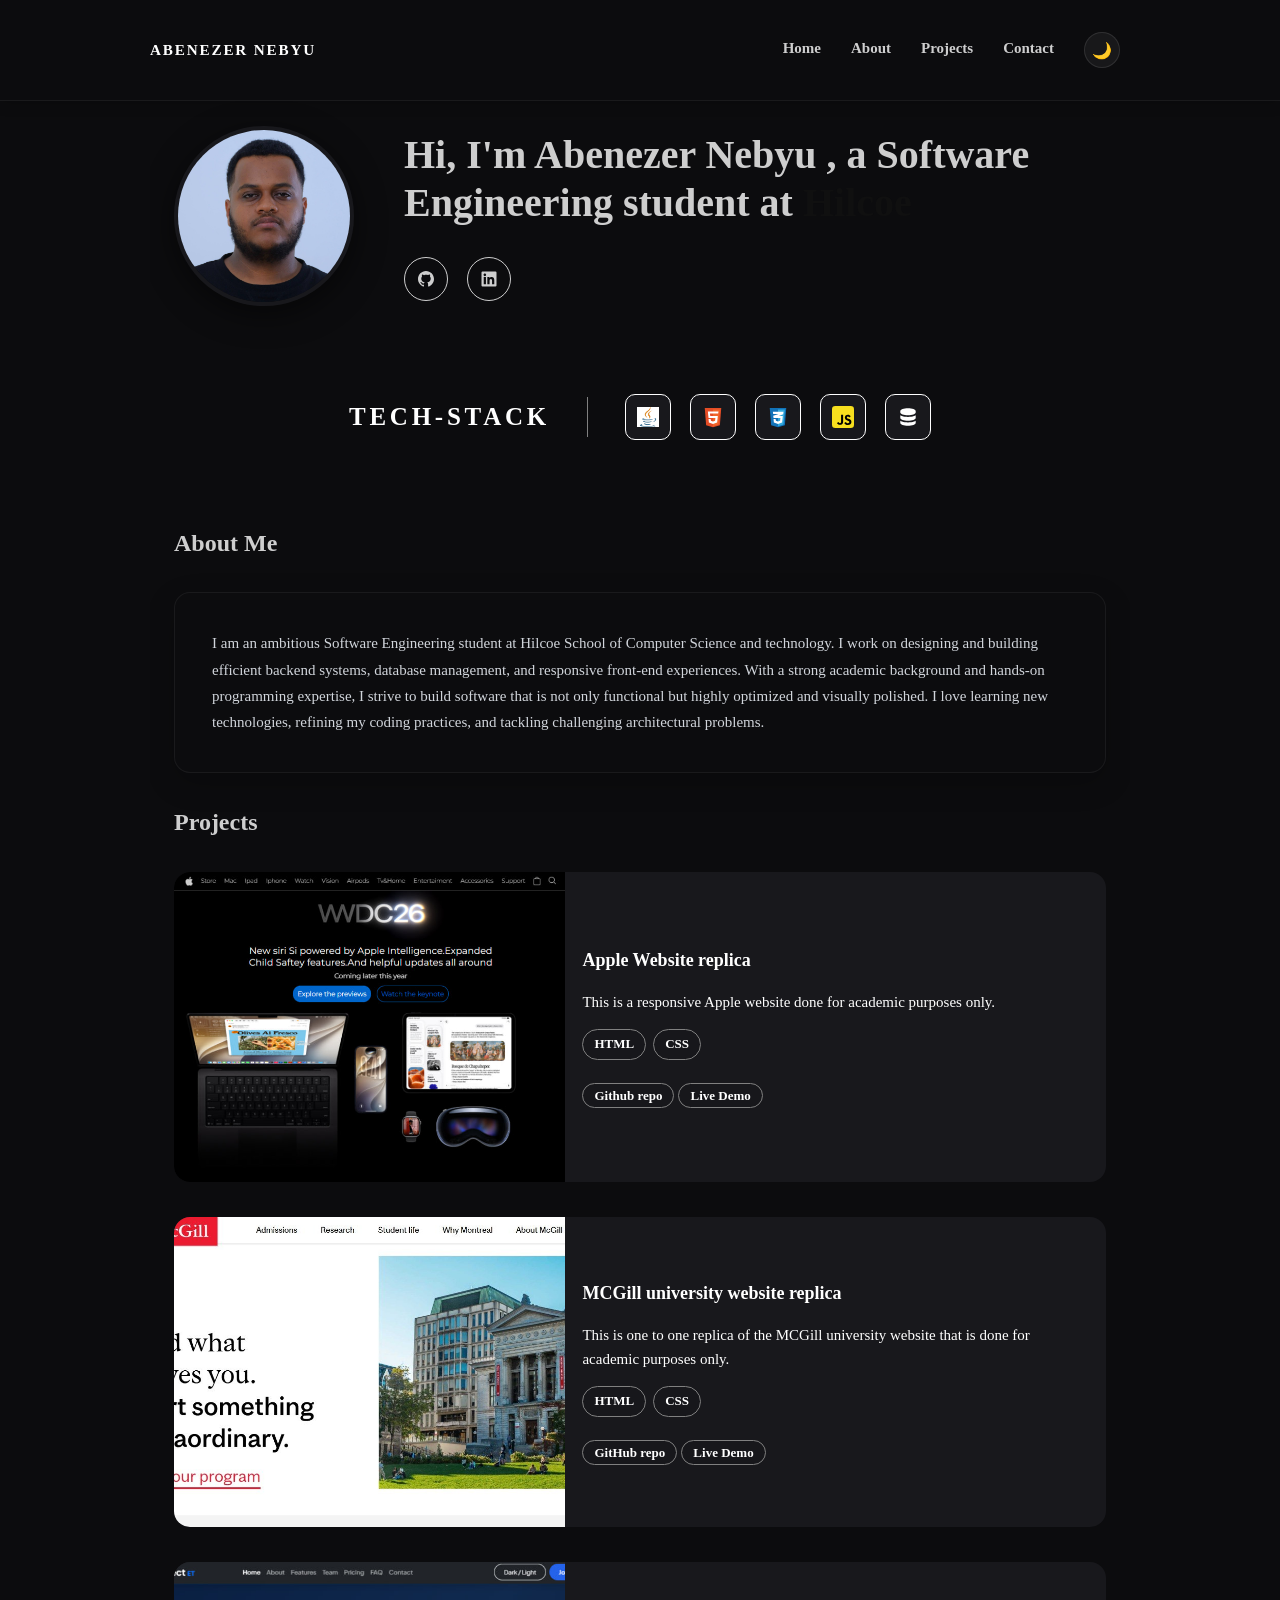
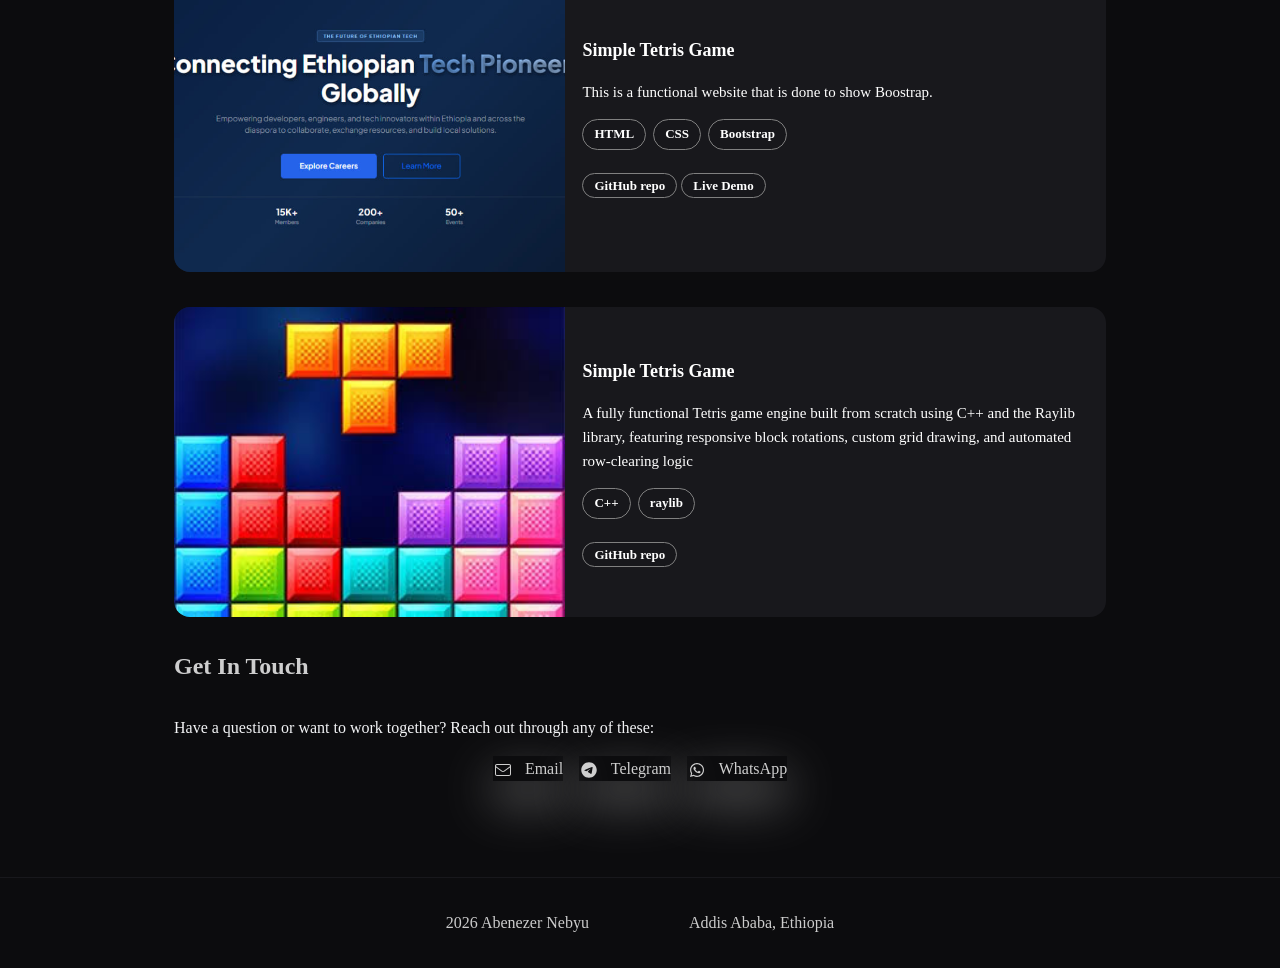
==== portfolio/index.html @ a94dfad4 "updated files" ====
<!DOCTYPE html>
<html lang="en">
<head>
    <meta charset="UTF-8">
    <meta name="viewport" content="width=device-width, initial-scale=1.0">
    <title>Abenezer Nebyu's Portfolio</title>
    <meta name="description" content="Portfolio of Abenezer Nebyu, software engineering student at Hilcoe. Showcasing Java, database, web development projects, and skills.">
    <link rel="stylesheet" href="style.css">
    <link rel="icon" type="image/jpg" href="images/Abenezer.jpg">
</head>
<body>
    
    <header class="main-header" id="top">
        <div class="inner-wrapper">
            <a class="logo" href="#top"><span class="name-bracket">ABENEZER NEBYU</span></a>
            
            <button class="hamburger" id="hamburger" aria-label="Toggle menu" aria-expanded="false" aria-controls="site-nav">
                <img src="images/bars-solid-full.svg" alt="Menu Toggle">
            </button>
            <nav class="site-nav" id="site-nav" aria-label="Primary">
                <a href="#home">Home</a>
                <a href="#about">About</a>
                <a href="#projects">Projects</a>
                <a href="#contact">Contact</a>
                <button class="theme-toggle" id="theme-toggle" aria-label="Toggle light mode">
    <span class="theme-icon">🌙</span>
</button>
            </nav>
        </div>
    </header>

    <main class="main-wrapper" id="main">
        <section class="hero-section" id="home">
            <div class="hero-content">
                <div class="photo-container">
                    <img src="images/Abenezer.jpg" alt="Portrait of Abenezer Nebyu" />
                </div>
                
                <div class="hero-info">
                    <h1 class="hero-title">
                        Hi, I'm  Abenezer Nebyu , a Software Engineering student at <span><a class="university-link" href="https://hilcoe.net/" target="_blank">Hilcoe</a></span>
                    </h1>
                    
                    <div class="work-icons">
                        <ul>
                            <li><a href="https://github.com/" target="_blank" aria-label="GitHub"><img src="images/github-brands-solid-full (2).svg" alt="GitHub Logo"></a></li>
                            <li><a href="https://www.linkedin.com/in/abenezer-nebyu-3214b9295/" target="_blank" aria-label="LinkedIn"><img src="images/linkedin-icon.svg" alt="LinkedIn Logo"></a></li>
                        </ul>
                    </div>
                </div>
            </div>
            
            <div class="tech-stack-row">
                <span class="tech-stack-label">TECH-STACK</span>
                <ul class="tech-icons-list">
                    <li><img src="images/java-icon.jpg" alt="Java logo"></li>
                    <li><img src="images/html-icon.svg" alt="HTML5 logo" ></li>
                    <li><img src="images/css-icon.svg" alt="CSS3 logo"></li>
                    <li><img src="images/javascript-icon.svg" alt="JavaScript logo"></li>
                    <li><img src="images/database-solid-full.svg" alt="Database logo" ></li>
                </ul>
            </div>
        </section>

      
        <section class="about-section" id="about">
            <div class="section-header">
                <h2>About Me</h2>
            </div>
            <div class="about-container">
                <p class="about-text">
                    I am an ambitious Software Engineering student at Hilcoe School of Computer Science and technology. I work on designing and building efficient backend systems, database management, and responsive front-end experiences. With a strong academic background and hands-on programming expertise, I strive to build software that is not only functional but highly optimized and visually polished. I love learning new technologies, refining my coding practices, and tackling challenging architectural problems.
                </p>
            </div>
        </section>
        
        <section class="projects-section" id="projects">
            <div class="section-header">
                <h2> Projects</h2>
            </div>
            
            <div class="projects-container">
               
                <div class="project-card">
                    <div class="project-image-wrapper">
                        <img src="images/myappleproject.jpg"  class="project-image">
                    </div>
                    <div class="project-details">
                        <h3 class="project-title">Apple Website replica</h3>
                        <p class="project-description">
                            This is a responsive Apple website done for academic purposes only.
                        </p>
                        <div class="project-tech-tags">
                            <span class="language-used">HTML</span>
                            <span class="language-used">CSS</span>
                        </div>
                        <div class="project-links">
                            <a href="https://github.com/abenezer67/Apple-responsive.git" target="_blank" class="project-link-btn">Github repo</a>
                            <a href="The new apple/index.html" target="_blank" class="project-link-btn">Live Demo</a>

                        </div>
                    </div>
                </div>

                
                <div class="project-card">
                    <div class="project-image-wrapper">
                        <img src="images/newmcGill.jpg"  class="project-image">
                    </div>
                    <div class="project-details">
                        <h3 class="project-title">MCGill university website replica</h3>
                        <p class="project-description">
                          This is one to one replica of the MCGill university website that is done for academic purposes only.                        </p>
                        <div class="project-tech-tags">
                            <span class="language-used">HTML</span>
                            <span class="language-used">CSS</span>
                        </div>
                        <div class="project-links">
                            <a href="https://github.com/abenezer67/Mcgill-clone.git" target="_blank" class="project-link-btn">GitHub repo</a>
                            <a href="Mcgill-clone-main/mcgillunifinal/index.html" target="_blank" class="project-link-btn">Live Demo</a>
                        </div>
                    </div>
                </div>
                <div class="project-card">
                    <div class="project-image-wrapper">
                        <img src="images/Ethioconnect.jpg"  class="project-image">
                    </div>
                    <div class="project-details">
                        <h3 class="project-title">Simple Tetris Game</h3>
                        <p class="project-description">
                                   This is a functional website that is done  to show Boostrap.                  
                                       <div class="project-tech-tags">
                            <span class="language-used">HTML</span>
                            <span class="language-used">CSS</span>
                            <span class="language-used">Bootstrap</span>
                        </div>
                        <div class="project-links">
                            <a href="https://github.com/abenezer67/EthioConnect.git" target="_blank" class="project-link-btn">GitHub repo</a>
                            <a href="weblabbootstrap/finalproject.html" target="_blank" class="project-link-btn">Live Demo</a>
                        </div>
                    </div>
                </div>
                <div class="project-card">
                    <div class="project-image-wrapper">
                        <img src="images/tetris.jpg"  class="project-image">
                    </div>
                    <div class="project-details">
                        <h3 class="project-title">Simple Tetris Game</h3>
                        <p class="project-description">
                            A fully functional Tetris game engine built from scratch using C++ and the Raylib library, featuring responsive block rotations, custom grid drawing, and automated row-clearing logic </p>
                        <div class="project-tech-tags">
                            <span class="language-used">C++</span>
                            <span class="language-used">raylib</span>
                        </div>
                        <div class="project-links">
                            <a href="https://github.com/abenezer67/opaqr.git" target="_blank" class="project-link-btn">GitHub repo</a>
                        </div>
                    </div>
                </div>
            </div>


                
            
        </section>

    <section class="contact-section" id="contact">
    <div class="section-header">
        <h2>Get In Touch</h2>
    </div>
    
    <div class="contact-wrapper">
        <p class="contact-title2">Have a question or want to work together?  Reach out through any of these:</p>
        
        <div class="contact-links">
            <a href="mailto:nebyuabenezer070@gmail.com" class="submit-btn" target="_blank">
                <img src="images/envelope-light-full.svg" alt="Email"> Email
            </a>
            <a href="https://t.me/Abenant" class="submit-btn" target="_blank">
                <img src="images/telegram-brands-solid-full.svg" alt="Telegram"> Telegram
            </a>
            <a href="https://wa.me/qr/F5Z3U3RNUBP5E1" class="submit-btn" target="_blank">
                <img src="images/whatsapp-brands-solid-full.svg" alt="WhatsApp"> WhatsApp
            </a>
        </div>
    </div>
</section>
    </main>

   <footer class="site-footer">
    <div class="footer-content">
        <p class="footer-copyright"> 2026 Abenezer Nebyu</p>
        <p class="footer-location">Addis Ababa, Ethiopia</p>
    </div>
</footer>

    <script src="logic.js"></script>
</body>
</html>
---- portfolio/style.css ----
* {
  margin: 0;
  padding: 0;
  box-sizing: border-box;
}

html {
  scroll-behavior: smooth;
}

body {
  color: #f3f4f6;
    background-color: #0c0c0e;
  font-family: Roboto, serif;
  font-weight: 400;
  line-height: 1.6;
  overflow-x: hidden;
}

a {
  color: #ffffff;
  text-decoration: none;
  transition: 0.2 ease;
}
.theme-toggle {
  display: flex;
  align-items: center;
  justify-content: center;
  width: 36px;
  height: 36px;
  background: rgba(255, 255, 255, 0.05);
  border: 1px solid rgba(255, 255, 255, 0.1);
  border-radius: 50%;
  cursor: pointer;
  font-size: 16px;
  margin-right: 10px;
}
.main-wrapper {
  max-width: 980px;
  width:100%;
  margin: 0 auto;
 padding: 6rem 1.5rem;
 overflow-x: hidden; 
}

.main-header {
  position: fixed;
  top: 0;
  left: 0;
  right: 0;
  background: rgba(12, 12, 14);
  padding: 12.5px 1.5rem;
  z-index: 1000;
  border-bottom: 1px solid rgba(255, 255, 255, 0.06);
  box-shadow: 0 4px 12px rgba(0, 0, 0, 0.15);
  
}

.inner-wrapper {
  max-width: 980px;
  margin: 0 auto;
  display: flex;
  align-items: center;
  justify-content: space-between;
  width: 100%;
}

.name-bracket {
  display: inline-block;
  color: #ffffff;
  font-size: 0.95rem;
  font-weight: 700;
  letter-spacing: 0.12em;
  text-transform: uppercase;
}

.hamburger {
  display: flex;
  align-items: center;
  justify-content: center;
  width: 36px;
  height: 36px;
  background: rgba(255, 255, 255, 0.05);
  border: 1px solid rgba(255, 255, 255, 0.1);
  border-radius: 12.5%;
  cursor: pointer;
  padding: 0;
}

.hamburger:hover {
  background: rgba(255, 255, 255, 0.1);
}

.hamburger img {
  filter: brightness(0) invert(1);
  width: 20px;
  height: 20px;
  object-fit: contain;
}

.site-nav {
  display: none;
  flex-direction: column;
  position: absolute;
  top: 100%;
  left: 0;
  width: 100%;
  background: #0f0f11;
  border-bottom: 1px solid rgba(255, 255, 255, 0.08);
  padding: 1.5rem;
  gap: 1.25rem;
  box-shadow: 0 10px 15px rgba(0, 0, 0, 0.2);
}

.site-nav.is-open {
  display: flex;
}

.site-nav a {
  color: white;
  font-size: 0.9rem;
  font-weight: 600;
  padding: 0.25rem 0;
  transition: color 0.3s ease;
  opacity:0.8;
}

.site-nav a:hover {
 opacity:1;
}


.hero-section {
  padding: 30px 0;
}

.hero-content {
  display: flex;
  flex-direction: column;
  align-items: center;
  text-align: center;
  gap: 30px;
}

.photo-container {
  display: flex;
  justify-content: center;
  align-items: center;;
}


.photo-container img{
  width: 180px;
  height: 180px;
  border-radius: 50%;
  border: 4px solid #18181c;
  object-fit: cover;
  box-shadow: 0 8px 30px rgba(0, 0, 0, 0.5);
}

.hero-info {
  display: flex;
  flex-direction: column;
  gap: 15px;
}

.hero-title {
  font-size: 25px;
  font-weight: 700;
  line-height: 1.2;
  color: white;
  opacity:0.8;
}

.university-link {
opacity:1;
}



.work-icons ul {
  display: flex;
  justify-content: center;
  align-items: center;
  gap: 19px;;
  list-style: none;
  margin-top: 15px;
}

.work-icons li a {
  display: flex;
  align-items: center;
  justify-content: center;
  width: 44px;
  height: 44px;
  border-radius: 50%;
  background: #1111;
  border: 1px solid rgba(255, 255, 255);
  opacity:0.8;
}

.work-icons li a:hover {
  opacity:1;
  box-shadow: 0 4px 15px gray;
  transform:translateX(-1px);
}

.work-icons li img {
  width: 20px;
  height: 20px;
  filter: brightness(0) invert(1);
}


.tech-stack-row {
  display: flex;
  flex-direction: column;
  align-items: center;
  gap: 19px;
  margin-top: 45px;
  padding: 23px;
 
}

.tech-stack-label {
  font-size: 25px;
  font-weight: 700;

  letter-spacing: 0.15em;
  color: white;
}

.tech-icons-list {
  display: flex;
  align-items: center;
  justify-content: center;
  flex-wrap: wrap;
  gap: 19px;
  list-style: none;
}

.tech-icons-list li {
  display: flex;
  align-items: center;
  justify-content: center;
  width: 46px;
  height: 46px;
  border-radius: 10px;
  background: #18181c;
  border: 1px solid rgba(255, 255, 255);
}

.tech-icons-list li:hover {
  transform: translateY(-2px);
  border-color: white;
  background: #1111;
  box-shadow: 0 4px 15px gray;
}

.tech-icons-list img {
  width: 22px;
  height: 22px;
  object-fit: contain;
}

.tech-icons-list li:nth-child(5) img {
  filter: brightness(0) invert(1);
}



.section-header h2{
   color:white; 
   opacity:0.8;
   margin:30px 0;
}
.section-header h2:hover {
   color:white; 
   opacity:1;
}


.about-container {
  background:#18181c;
  border: 1px solid rgba(255, 255, 255, 0.06);
  border-radius: 16px;
  padding: 30px;
  box-shadow: 0 10px 30px rgba(0, 0, 0, 0.2);
}

.about-text {
  color: #d1d5db;
  font-size: 15px;
  line-height: 1.75;
  text-align: left;
}

   
.projects-container {
  display: flex;
  flex-direction: column;
  gap: 35px;
}

.project-card {
  display: flex;
  flex-direction: column;
  background: #18181c;
  border-radius: 16px;
  overflow: hidden;
}

.project-card:hover {
  transform: translateY(-2px);
  border-color: white;
}

.project-image-wrapper {
  width: 100%;
  height: 200px;
  overflow: hidden;
  position: relative;
  background: #0f0f11;
}

.project-image {
  width: 100%;
  height: 100%;
  object-fit: cover;
  transition: transform 0.2s ease;
}


.project-details {
  padding: 26px;
  display: flex;
  flex-direction: column;
  gap: 15px;
}

.project-title {
  font-size: 18px;
  font-weight: 700;
  color: white;
}

.project-description {
  color: white;
  font-size: 15px;
  line-height: 1.6;
}

.project-tech-tags {
  display: flex;
  flex-wrap: wrap;
  gap:7px;
}

.language-used {
  font-size: 13px;
  font-weight: 600;
  color: white;
  background:#1111;
  padding: 4px 11px;
  border-radius: 100px;
  border: 1px solid gray;
}

.project-links {
  margin-top: 7px;
}

.project-link-btn {
 font-size: 13px;
  font-weight: 600;
  color: white;
  background:#1111;
  padding: 4px 11px;
  border-radius: 100px;
  border: 1px solid gray;
  transition: all 0.3s ease;
}

.project-link-btn:hover {
  box-shadow: 0 4px 15px gray;
  transform: translateY(-1px);
}
.contact-section .section-header{
  margin-top:20px;
}
.contact-title2{
  margin-bottom:15px;
}
.contact-links {
    display: flex;
    gap: 1rem;
    flex-wrap: wrap;
    justify-content: center;
    
    cursor:pointer;
}
.contact-links a{
  opacity:0.8;
  box-shadow: 0 20px 50px gray;
}

.contact-links a:hover{
opacity:1;
transform:translateY(1px);
}
.contact-links img {
    width: 20px;
    height: 20px;
    margin-right: 8px;
    vertical-align: middle;
}
.contact-links img:first-child{
  filter:brightness(0) invert(1);
}


   
    
.site-footer {
    padding: 2rem 1rem;
    text-align: center;
    background-color: #1111;
    color: #ccc;
    border-top: 1px solid #18181c
}

.footer-content {
    display: flex;
    flex-direction: column;
    justify-content:center;
    align-items: center;
    gap: 10px;
}
.footer-content p:hover{
opacity:1;
}

body.light-mode {
  color: #111111;
  background-color: #f5f5f7;
}

body.light-mode .main-header {
  background: rgba(255, 255, 255, 1);
  border-bottom: 1px solid rgba(0, 0, 0, 0.08);
}

body.light-mode .site-nav {
  background: #ffffff;
}

body.light-mode .site-nav a , .university-link {
  color: #111111;
}

body.light-mode .name-bracket {
  color: #111111;
}

body.light-mode .hamburger {
  background: rgba(0, 0, 0, 0.05);
  border: 1px solid rgba(0, 0, 0, 0.1);
}

body.light-mode .hamburger img,
body.light-mode .work-icons li img {
  filter: none;
}

body.light-mode .work-icons li a {
  background: #ffffff;
  border: 1px solid rgba(0, 0, 0, 0.15);
}

body.light-mode .hero-title,
body.light-mode .tech-stack-label,
body.light-mode .section-header h2,
body.light-mode .project-title,
body.light-mode .project-description,
body.light-mode .language-used,
body.light-mode .project-link-btn {
  color: #111111;
}

body.light-mode .about-container {
  background: #ffffff;
  border: 1px solid rgba(0, 0, 0, 0.08);
}

body.light-mode .about-text {
  color: #333333;
}

body.light-mode .tech-icons-list li {
  background: #ffffff;
  border: 1px solid rgba(0, 0, 0, 0.15);
}

body.light-mode .tech-icons-list li:nth-child(5) img {
  filter: none;
}


body.light-mode .project-card {
  background: #ffffff;
}

body.light-mode .language-used,
body.light-mode .project-link-btn {
  background: rgba(0, 0, 0, 0.05);
  border: 1px solid rgba(0, 0, 0, 0.2);
}

body.light-mode .site-footer {
  background-color: #ffffff;
  border-top: 1px solid #e5e5e5;
}

body.light-mode .footer-content {
  color: #444444;
}

body.light-mode .theme-toggle {
  background: #ffffff;
  border: 1px solid rgba(0, 0, 0, 0.15);
}
body.light-mode .submit-btn {
  color: #111111;
  padding:5px;
  background: rgba(0, 0, 0, 0.05);
  border: 1px solid transparent;
  border-radius:15%;
}

body.light-mode .contact-links img:first-child {
  filter: none;
}
@media (min-width: 768px) {
  .main-header{
    padding:2rem;
  }
  .hamburger {
    display: none;
  }

  .site-nav {
    display: flex;
    flex-direction: row;
    position: static;
    background: transparent;
    border-bottom: none;
    padding: 0;
    width: auto;
    gap: 30px;
    box-shadow: none;
  }

  .site-nav a {
    font-size: 15px;
  }

  
  .hero-content {
    flex-direction: row;
    justify-content: space-between;
    text-align: left;
    gap: 50px;
  }

  .hero-photo-container {
    flex: 1;
    justify-content: flex-end;
  }



  .hero-avatar {
    width: 220px;
    height: 220px;
  }

  .hero-info {
    flex: 1.5;
  }

  .hero-title {
    font-size: 40px;
  }

  .work-icons ul {
    justify-content: flex-start;
  }

 
  .tech-stack-row {
    flex-direction: row;
    justify-content: center;
    padding: 24px 32px;
    margin-top: 64px;
    gap: 37px;
  }

  .tech-stack-label {
    padding-right: 37px;
    border-right: 1px solid gray;
  }

  .about-container {
  background-color:#0c0c0e;
    padding: 37px;
  }
  
  .project-card {
    flex-direction: row;
    height: 310px;
  }

  .project-image-wrapper {
    width: 42%;
    height: 100%;
    border-bottom: none;
  
  }

  .project-details {
    width: 58%;
    justify-content: center;
    padding: 17px;
  }

 .footer-content{
  flex-direction:row;
  gap: 100px;
 }
  
}
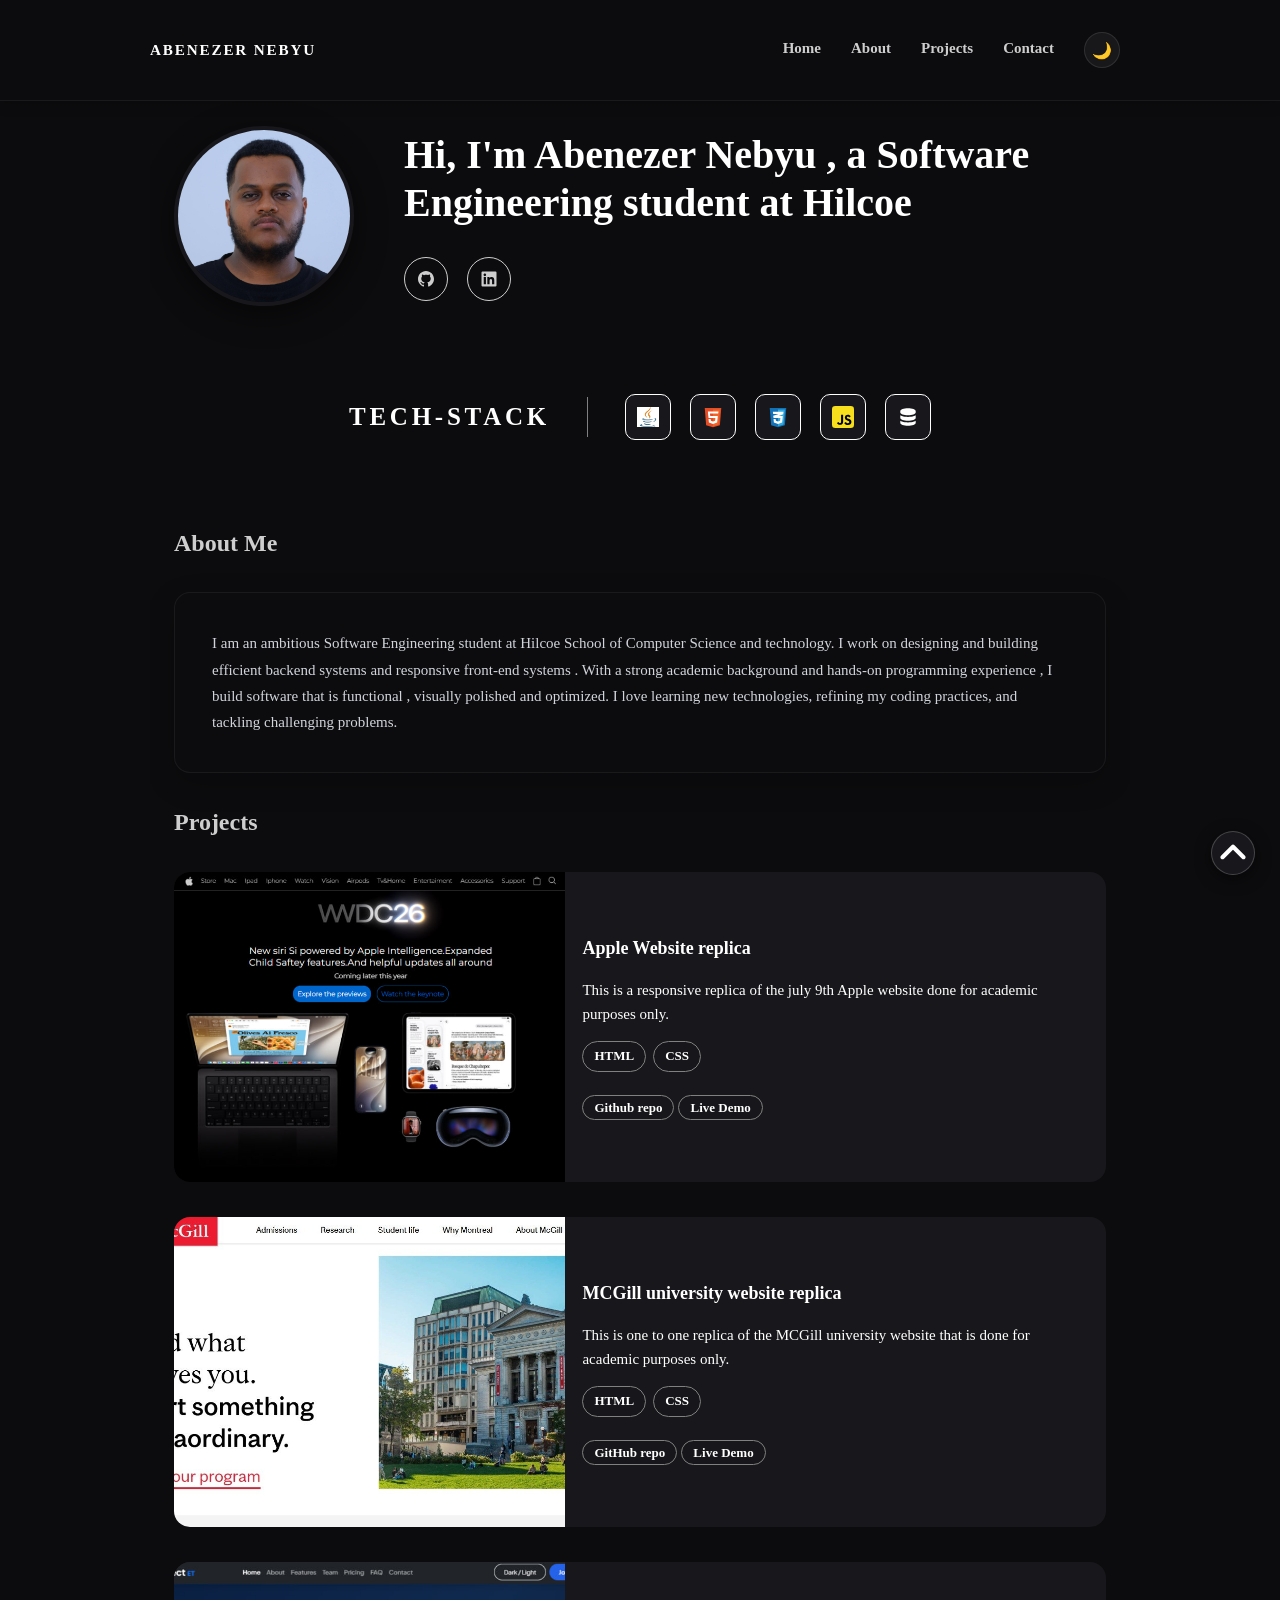
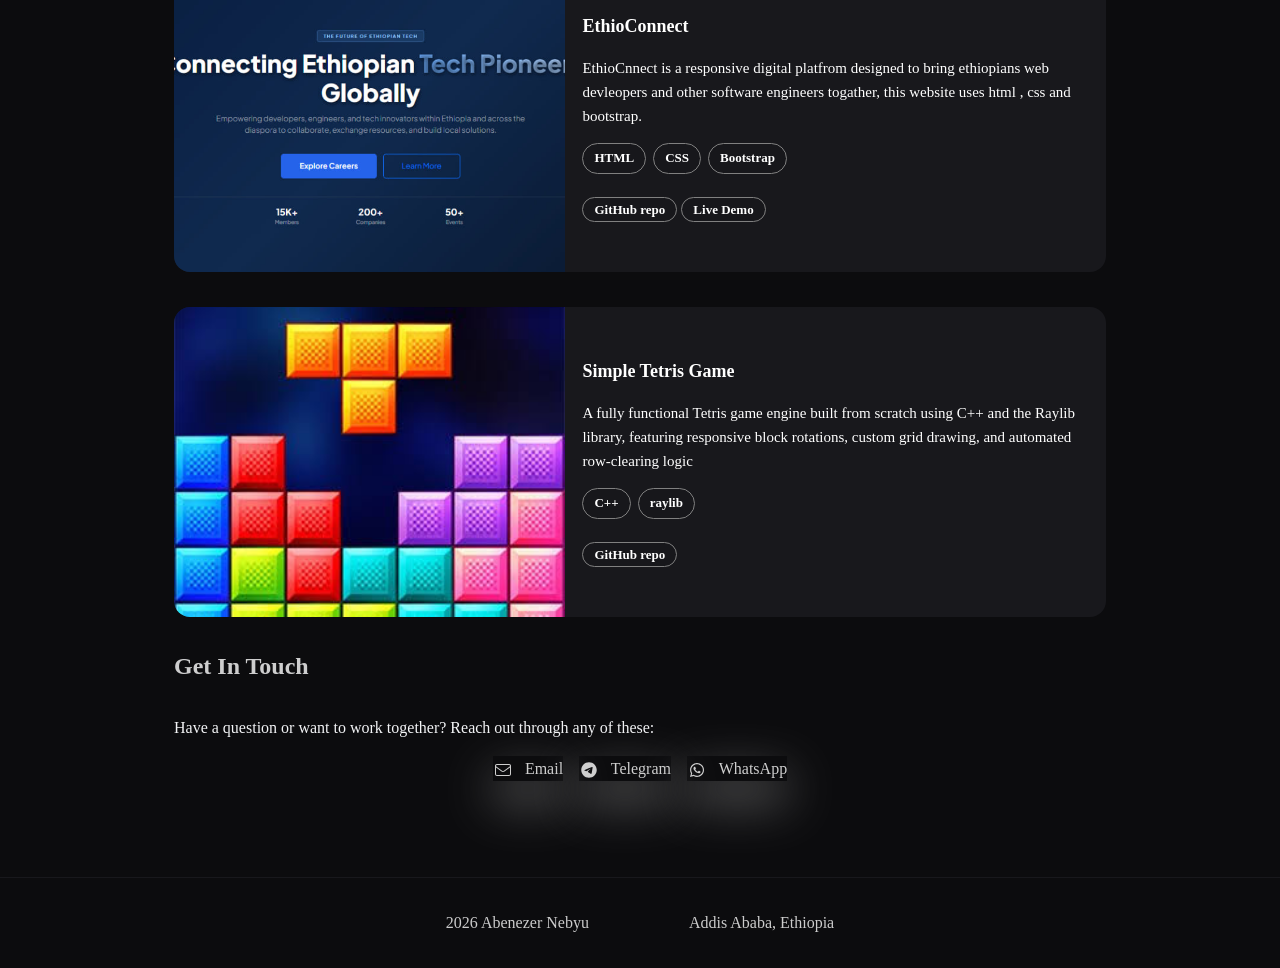
==== commit 3f346307: "Fix back-to-top button scrolling and positioning" ====
--- a/portfolio/index.html
+++ b/portfolio/index.html
@@ -1,199 +1,295 @@
-<!DOCTYPE html>
+<!doctype html>
 <html lang="en">
-<head>
-    <meta charset="UTF-8">
-    <meta name="viewport" content="width=device-width, initial-scale=1.0">
+  <head>
+    <meta charset="UTF-8" />
+    <meta name="viewport" content="width=device-width, initial-scale=1.0" />
     <title>Abenezer Nebyu's Portfolio</title>
-    <meta name="description" content="Portfolio of Abenezer Nebyu, software engineering student at Hilcoe. Showcasing Java, database, web development projects, and skills.">
-    <link rel="stylesheet" href="style.css">
-    <link rel="icon" type="image/jpg" href="images/Abenezer.jpg">
-</head>
-<body>
-    
-    <header class="main-header" id="top">
-        <div class="inner-wrapper">
-            <a class="logo" href="#top"><span class="name-bracket">ABENEZER NEBYU</span></a>
-            
-            <button class="hamburger" id="hamburger" aria-label="Toggle menu" aria-expanded="false" aria-controls="site-nav">
-                <img src="images/bars-solid-full.svg" alt="Menu Toggle">
-            </button>
-            <nav class="site-nav" id="site-nav" aria-label="Primary">
-                <a href="#home">Home</a>
-                <a href="#about">About</a>
-                <a href="#projects">Projects</a>
-                <a href="#contact">Contact</a>
-                <button class="theme-toggle" id="theme-toggle" aria-label="Toggle light mode">
-    <span class="theme-icon">🌙</span>
-</button>
-            </nav>
-        </div>
+    <meta
+      name="description"
+      content="Portfolio of Abenezer Nebyu, software engineering student at Hilcoe. Showcasing Java, database, web development projects, and skills."
+    />
+    <link rel="stylesheet" href="style.css" />
+    <link rel="icon" type="image/jpg" href="images/Abenezer.jpg" />
+  </head>
+  <body id="top">
+    <header class="main-header" >
+      <div class="inner-wrapper">
+        <a class="logo" href="#top"
+          ><span class="name-bracket">ABENEZER NEBYU</span></a
+        >
+
+        <button
+          class="hamburger"
+          id="hamburger"
+          aria-label="Toggle menu"
+          aria-expanded="false"
+          aria-controls="site-nav"
+        >
+          <img src="images/bars-solid-full.svg" alt="Menu Toggle" />
+        </button>
+        <nav class="site-nav" id="site-nav" aria-label="Primary">
+          <a href="#home">Home</a>
+          <a href="#about">About</a>
+          <a href="#projects">Projects</a>
+          <a href="#contact">Contact</a>
+          <button
+            class="theme-toggle"
+            id="theme-toggle"
+            aria-label="Toggle light mode"
+          >
+            <span class="theme-icon">🌙</span>
+          </button>
+        </nav>
+      </div>
     </header>
 
     <main class="main-wrapper" id="main">
-        <section class="hero-section" id="home">
-            <div class="hero-content">
-                <div class="photo-container">
-                    <img src="images/Abenezer.jpg" alt="Portrait of Abenezer Nebyu" />
-                </div>
-                
-                <div class="hero-info">
-                    <h1 class="hero-title">
-                        Hi, I'm  Abenezer Nebyu , a Software Engineering student at <span><a class="university-link" href="https://hilcoe.net/" target="_blank">Hilcoe</a></span>
-                    </h1>
-                    
-                    <div class="work-icons">
-                        <ul>
-                            <li><a href="https://github.com/" target="_blank" aria-label="GitHub"><img src="images/github-brands-solid-full (2).svg" alt="GitHub Logo"></a></li>
-                            <li><a href="https://www.linkedin.com/in/abenezer-nebyu-3214b9295/" target="_blank" aria-label="LinkedIn"><img src="images/linkedin-icon.svg" alt="LinkedIn Logo"></a></li>
-                        </ul>
-                    </div>
-                </div>
-            </div>
-            
-            <div class="tech-stack-row">
-                <span class="tech-stack-label">TECH-STACK</span>
-                <ul class="tech-icons-list">
-                    <li><img src="images/java-icon.jpg" alt="Java logo"></li>
-                    <li><img src="images/html-icon.svg" alt="HTML5 logo" ></li>
-                    <li><img src="images/css-icon.svg" alt="CSS3 logo"></li>
-                    <li><img src="images/javascript-icon.svg" alt="JavaScript logo"></li>
-                    <li><img src="images/database-solid-full.svg" alt="Database logo" ></li>
-                </ul>
-            </div>
-        </section>
-
-      
-        <section class="about-section" id="about">
-            <div class="section-header">
-                <h2>About Me</h2>
-            </div>
-            <div class="about-container">
-                <p class="about-text">
-                    I am an ambitious Software Engineering student at Hilcoe School of Computer Science and technology. I work on designing and building efficient backend systems, database management, and responsive front-end experiences. With a strong academic background and hands-on programming expertise, I strive to build software that is not only functional but highly optimized and visually polished. I love learning new technologies, refining my coding practices, and tackling challenging architectural problems.
-                </p>
-            </div>
-        </section>
-        
-        <section class="projects-section" id="projects">
-            <div class="section-header">
-                <h2> Projects</h2>
-            </div>
-            
-            <div class="projects-container">
-               
-                <div class="project-card">
-                    <div class="project-image-wrapper">
-                        <img src="images/myappleproject.jpg"  class="project-image">
-                    </div>
-                    <div class="project-details">
-                        <h3 class="project-title">Apple Website replica</h3>
-                        <p class="project-description">
-                            This is a responsive Apple website done for academic purposes only.
-                        </p>
-                        <div class="project-tech-tags">
-                            <span class="language-used">HTML</span>
-                            <span class="language-used">CSS</span>
-                        </div>
-                        <div class="project-links">
-                            <a href="https://github.com/abenezer67/Apple-responsive.git" target="_blank" class="project-link-btn">Github repo</a>
-                            <a href="The new apple/index.html" target="_blank" class="project-link-btn">Live Demo</a>
-
-                        </div>
-                    </div>
-                </div>
-
-                
-                <div class="project-card">
-                    <div class="project-image-wrapper">
-                        <img src="images/newmcGill.jpg"  class="project-image">
-                    </div>
-                    <div class="project-details">
-                        <h3 class="project-title">MCGill university website replica</h3>
-                        <p class="project-description">
-                          This is one to one replica of the MCGill university website that is done for academic purposes only.                        </p>
-                        <div class="project-tech-tags">
-                            <span class="language-used">HTML</span>
-                            <span class="language-used">CSS</span>
-                        </div>
-                        <div class="project-links">
-                            <a href="https://github.com/abenezer67/Mcgill-clone.git" target="_blank" class="project-link-btn">GitHub repo</a>
-                            <a href="Mcgill-clone-main/mcgillunifinal/index.html" target="_blank" class="project-link-btn">Live Demo</a>
-                        </div>
-                    </div>
-                </div>
-                <div class="project-card">
-                    <div class="project-image-wrapper">
-                        <img src="images/Ethioconnect.jpg"  class="project-image">
-                    </div>
-                    <div class="project-details">
-                        <h3 class="project-title">Simple Tetris Game</h3>
-                        <p class="project-description">
-                                   This is a functional website that is done  to show Boostrap.                  
-                                       <div class="project-tech-tags">
-                            <span class="language-used">HTML</span>
-                            <span class="language-used">CSS</span>
-                            <span class="language-used">Bootstrap</span>
-                        </div>
-                        <div class="project-links">
-                            <a href="https://github.com/abenezer67/EthioConnect.git" target="_blank" class="project-link-btn">GitHub repo</a>
-                            <a href="weblabbootstrap/finalproject.html" target="_blank" class="project-link-btn">Live Demo</a>
-                        </div>
-                    </div>
-                </div>
-                <div class="project-card">
-                    <div class="project-image-wrapper">
-                        <img src="images/tetris.jpg"  class="project-image">
-                    </div>
-                    <div class="project-details">
-                        <h3 class="project-title">Simple Tetris Game</h3>
-                        <p class="project-description">
-                            A fully functional Tetris game engine built from scratch using C++ and the Raylib library, featuring responsive block rotations, custom grid drawing, and automated row-clearing logic </p>
-                        <div class="project-tech-tags">
-                            <span class="language-used">C++</span>
-                            <span class="language-used">raylib</span>
-                        </div>
-                        <div class="project-links">
-                            <a href="https://github.com/abenezer67/opaqr.git" target="_blank" class="project-link-btn">GitHub repo</a>
-                        </div>
-                    </div>
-                </div>
-            </div>
-
-
-                
-            
-        </section>
-
-    <section class="contact-section" id="contact">
-    <div class="section-header">
-        <h2>Get In Touch</h2>
-    </div>
-    
-    <div class="contact-wrapper">
-        <p class="contact-title2">Have a question or want to work together?  Reach out through any of these:</p>
-        
-        <div class="contact-links">
-            <a href="mailto:nebyuabenezer070@gmail.com" class="submit-btn" target="_blank">
-                <img src="images/envelope-light-full.svg" alt="Email"> Email
+      <section class="hero-section" id="home">
+        <div class="hero-content">
+          <div class="photo-container">
+            <img src="images/Abenezer.jpg" alt="Portrait of Abenezer Nebyu" />
+          </div>
+
+          <div class="hero-info">
+            <h1 class="hero-title">
+              Hi, I'm Abenezer Nebyu , a Software Engineering student at Hilcoe
+            </h1>
+
+            <div class="work-icons">
+              <ul>
+                <li>
+                  <a
+                    href="https://github.com/"
+                    target="_blank"
+                    aria-label="GitHub"
+                    ><img
+                      src="images/github-brands-solid-full (2).svg"
+                      alt="GitHub Logo"
+                  /></a>
+                </li>
+                <li>
+                  <a
+                    href="https://www.linkedin.com/in/abenezer-nebyu-3214b9295/"
+                    target="_blank"
+                    aria-label="LinkedIn"
+                    ><img src="images/linkedin-icon.svg" alt="LinkedIn Logo"
+                  /></a>
+                </li>
+              </ul>
+            </div>
+          </div>
+        </div>
+
+        <div class="tech-stack-row">
+          <span class="tech-stack-label">TECH-STACK</span>
+          <ul class="tech-icons-list">
+            <li><img src="images/java-icon.jpg" alt="Java logo" /></li>
+            <li><img src="images/html-icon.svg" alt="HTML5 logo" /></li>
+            <li><img src="images/css-icon.svg" alt="CSS3 logo" /></li>
+            <li>
+              <img src="images/javascript-icon.svg" alt="JavaScript logo" />
+            </li>
+            <li>
+              <img src="images/database-solid-full.svg" alt="Database logo" />
+            </li>
+          </ul>
+        </div>
+      </section>
+
+      <section class="about-section" id="about">
+        <div class="section-header">
+          <h2>About Me</h2>
+        </div>
+        <div class="about-container">
+          <p class="about-text">
+            I am an ambitious Software Engineering student at Hilcoe School of
+            Computer Science and technology. I work on designing and building
+            efficient backend systems and responsive front-end systems . With a
+            strong academic background and hands-on programming experience , I
+            build software that is functional , visually polished and optimized.
+            I love learning new technologies, refining my coding practices, and
+            tackling challenging problems.
+          </p>
+        </div>
+      </section>
+
+      <section class="projects-section" id="projects">
+        <div class="section-header">
+          <h2>Projects</h2>
+        </div>
+
+        <div class="projects-container">
+          <div class="project-card">
+            <div class="project-image-wrapper">
+              <img src="images/myappleproject.jpg" class="project-image" />
+            </div>
+            <div class="project-details">
+              <h3 class="project-title">Apple Website replica</h3>
+              <p class="project-description">
+                This is a responsive replica of the july 9th Apple website done
+                for academic purposes only.
+              </p>
+              <div class="project-tech-tags">
+                <span class="language-used">HTML</span>
+                <span class="language-used">CSS</span>
+              </div>
+              <div class="project-links">
+                <a
+                  href="https://github.com/abenezer67/Apple-responsive.git"
+                  target="_blank"
+                  class="project-link-btn"
+                  >Github repo</a
+                >
+                <a
+                  href="The new apple/index.html"
+                  target="_blank"
+                  class="project-link-btn"
+                  >Live Demo</a
+                >
+              </div>
+            </div>
+          </div>
+
+          <div class="project-card">
+            <div class="project-image-wrapper">
+              <img src="images/newmcGill.jpg" class="project-image" />
+            </div>
+            <div class="project-details">
+              <h3 class="project-title">MCGill university website replica</h3>
+              <p class="project-description">
+                This is one to one replica of the MCGill university website that
+                is done for academic purposes only.
+              </p>
+              <div class="project-tech-tags">
+                <span class="language-used">HTML</span>
+                <span class="language-used">CSS</span>
+              </div>
+              <div class="project-links">
+                <a
+                  href="https://github.com/abenezer67/Mcgill-clone.git"
+                  target="_blank"
+                  class="project-link-btn"
+                  >GitHub repo</a
+                >
+                <a
+                  href="Mcgill-clone-main/mcgillunifinal/index.html"
+                  target="_blank"
+                  class="project-link-btn"
+                  >Live Demo</a
+                >
+              </div>
+            </div>
+          </div>
+          <div class="project-card">
+            <div class="project-image-wrapper">
+              <img src="images/Ethioconnect.jpg" class="project-image" />
+            </div>
+            <div class="project-details">
+              <h3 class="project-title">EthioConnect</h3>
+              <p class="project-description">
+                EthioCnnect is a responsive digital platfrom designed to bring
+                ethiopians web devleopers and other software engineers togather,
+                this website uses html , css and bootstrap.
+              </p>
+
+              <div class="project-tech-tags">
+                <span class="language-used">HTML</span>
+                <span class="language-used">CSS</span>
+                <span class="language-used">Bootstrap</span>
+              </div>
+              <div class="project-links">
+                <a
+                  href="https://github.com/abenezer67/EthioConnect.git"
+                  target="_blank"
+                  class="project-link-btn"
+                  >GitHub repo</a
+                >
+                <a
+                  href="weblabbootstrap/finalproject.html"
+                  target="_blank"
+                  class="project-link-btn"
+                  >Live Demo</a
+                >
+              </div>
+            </div>
+          </div>
+          <div class="project-card">
+            <div class="project-image-wrapper">
+              <img
+                src="images/tetris.jpg"
+                class="project-image"
+                id="tetris-pic"
+              />
+            </div>
+            <div class="project-details">
+              <h3 class="project-title">Simple Tetris Game</h3>
+              <p class="project-description">
+                A fully functional Tetris game engine built from scratch using
+                C++ and the Raylib library, featuring responsive block
+                rotations, custom grid drawing, and automated row-clearing logic
+              </p>
+              <div class="project-tech-tags">
+                <span class="language-used">C++</span>
+                <span class="language-used">raylib</span>
+              </div>
+              <div class="project-links">
+                <a
+                  href="https://github.com/abenezer67/opaqr.git"
+                  target="_blank"
+                  class="project-link-btn"
+                  >GitHub repo</a
+                >
+              </div>
+            </div>
+          </div>
+        </div>
+      </section>
+
+      <section class="contact-section" id="contact">
+        <div class="section-header">
+          <h2>Get In Touch</h2>
+        </div>
+
+        <div class="contact-wrapper">
+          <p class="contact-title2">
+            Have a question or want to work together? Reach out through any of
+            these:
+          </p>
+
+          <div class="contact-links">
+            <a
+              href="mailto:nebyuabenezer070@gmail.com"
+              class="submit-btn"
+              target="_blank"
+            >
+              <img src="images/envelope-light-full.svg" alt="Email" /> Email
             </a>
             <a href="https://t.me/Abenant" class="submit-btn" target="_blank">
-                <img src="images/telegram-brands-solid-full.svg" alt="Telegram"> Telegram
+              <img src="images/telegram-brands-solid-full.svg" alt="Telegram" />
+              Telegram
             </a>
-            <a href="https://wa.me/qr/F5Z3U3RNUBP5E1" class="submit-btn" target="_blank">
-                <img src="images/whatsapp-brands-solid-full.svg" alt="WhatsApp"> WhatsApp
+            <a
+              href="https://wa.me/qr/F5Z3U3RNUBP5E1"
+              class="submit-btn"
+              target="_blank"
+            >
+              <img src="images/whatsapp-brands-solid-full.svg" alt="WhatsApp" />
+              WhatsApp
             </a>
-        </div>
-    </div>
-</section>
+          </div>
+        </div>
+      </section>
+      <a href="#top" class="back-to-top" ><img src="images/angle-up-solid-full.svg" alt="" />
+      </a>
     </main>
 
-   <footer class="site-footer">
-    <div class="footer-content">
-        <p class="footer-copyright"> 2026 Abenezer Nebyu</p>
+    <footer class="site-footer">
+      <div class="footer-content">
+        <p class="footer-copyright">2026 Abenezer Nebyu</p>
         <p class="footer-location">Addis Ababa, Ethiopia</p>
-    </div>
-</footer>
+      </div>
+    </footer>
 
     <script src="logic.js"></script>
-</body>
+  </body>
 </html>
--- a/portfolio/style.css
+++ b/portfolio/style.css
@@ -1,7 +1,3 @@
-
-
-
-
 * {
   margin: 0;
   padding: 0;
@@ -14,11 +10,11 @@
 
 body {
   color: #f3f4f6;
-    background-color: #0c0c0e;
+  background-color: #0c0c0e;
   font-family: Roboto, serif;
   font-weight: 400;
   line-height: 1.6;
-  overflow-x: hidden;
+  overflow-x: clip;
 }
 
 a {
@@ -41,10 +37,10 @@
 }
 .main-wrapper {
   max-width: 980px;
-  width:100%;
+  width: 100%;
   margin: 0 auto;
- padding: 6rem 1.5rem;
- overflow-x: hidden; 
+  padding: 6rem 1.5rem;
+  overflow-x: hidden;
 }
 
 .main-header {
@@ -57,7 +53,6 @@
   z-index: 1000;
   border-bottom: 1px solid rgba(255, 255, 255, 0.06);
   box-shadow: 0 4px 12px rgba(0, 0, 0, 0.15);
-  
 }
 
 .inner-wrapper {
@@ -126,13 +121,12 @@
   font-weight: 600;
   padding: 0.25rem 0;
   transition: color 0.3s ease;
-  opacity:0.8;
+  opacity: 0.8;
 }
 
 .site-nav a:hover {
- opacity:1;
-}
-
+  opacity: 1;
+}
 
 .hero-section {
   padding: 30px 0;
@@ -149,11 +143,10 @@
 .photo-container {
   display: flex;
   justify-content: center;
-  align-items: center;;
-}
-
-
-.photo-container img{
+  align-items: center;
+}
+
+.photo-container img {
   width: 180px;
   height: 180px;
   border-radius: 50%;
@@ -173,20 +166,16 @@
   font-weight: 700;
   line-height: 1.2;
   color: white;
-  opacity:0.8;
-}
-
+}
 .university-link {
-opacity:1;
-}
-
-
+  color: white;
+}
 
 .work-icons ul {
   display: flex;
   justify-content: center;
   align-items: center;
-  gap: 19px;;
+  gap: 19px;
   list-style: none;
   margin-top: 15px;
 }
@@ -200,13 +189,13 @@
   border-radius: 50%;
   background: #1111;
   border: 1px solid rgba(255, 255, 255);
-  opacity:0.8;
+  opacity: 0.8;
 }
 
 .work-icons li a:hover {
-  opacity:1;
+  opacity: 1;
   box-shadow: 0 4px 15px gray;
-  transform:translateX(-1px);
+  transform: translateX(-1px);
 }
 
 .work-icons li img {
@@ -215,7 +204,6 @@
   filter: brightness(0) invert(1);
 }
 
-
 .tech-stack-row {
   display: flex;
   flex-direction: column;
@@ -223,7 +211,6 @@
   gap: 19px;
   margin-top: 45px;
   padding: 23px;
- 
 }
 
 .tech-stack-label {
@@ -271,21 +258,18 @@
   filter: brightness(0) invert(1);
 }
 
-
-
-.section-header h2{
-   color:white; 
-   opacity:0.8;
-   margin:30px 0;
+.section-header h2 {
+  color: white;
+  opacity: 0.8;
+  margin: 30px 0;
 }
 .section-header h2:hover {
-   color:white; 
-   opacity:1;
-}
-
+  color: white;
+  opacity: 1;
+}
 
 .about-container {
-  background:#18181c;
+  background: #18181c;
   border: 1px solid rgba(255, 255, 255, 0.06);
   border-radius: 16px;
   padding: 30px;
@@ -299,7 +283,6 @@
   text-align: left;
 }
 
-   
 .projects-container {
   display: flex;
   flex-direction: column;
@@ -334,7 +317,6 @@
   transition: transform 0.2s ease;
 }
 
-
 .project-details {
   padding: 26px;
   display: flex;
@@ -357,14 +339,14 @@
 .project-tech-tags {
   display: flex;
   flex-wrap: wrap;
-  gap:7px;
+  gap: 7px;
 }
 
 .language-used {
   font-size: 13px;
   font-weight: 600;
   color: white;
-  background:#1111;
+  background: #1111;
   padding: 4px 11px;
   border-radius: 100px;
   border: 1px solid gray;
@@ -375,10 +357,10 @@
 }
 
 .project-link-btn {
- font-size: 13px;
+  font-size: 13px;
   font-weight: 600;
   color: white;
-  background:#1111;
+  background: #1111;
   padding: 4px 11px;
   border-radius: 100px;
   border: 1px solid gray;
@@ -389,59 +371,87 @@
   box-shadow: 0 4px 15px gray;
   transform: translateY(-1px);
 }
-.contact-section .section-header{
-  margin-top:20px;
-}
-.contact-title2{
-  margin-bottom:15px;
+.contact-section .section-header {
+  margin-top: 20px;
+}
+.contact-title2 {
+  margin-bottom: 15px;
 }
 .contact-links {
-    display: flex;
-    gap: 1rem;
-    flex-wrap: wrap;
-    justify-content: center;
-    
-    cursor:pointer;
-}
-.contact-links a{
-  opacity:0.8;
+  display: flex;
+  gap: 1rem;
+  flex-wrap: wrap;
+  justify-content: center;
+
+  cursor: pointer;
+}
+.contact-links a {
+  opacity: 0.8;
   box-shadow: 0 20px 50px gray;
 }
-
-.contact-links a:hover{
-opacity:1;
-transform:translateY(1px);
+#tetris-pic {
+  object-fit: cover;
+}
+.contact-links a:hover {
+  opacity: 1;
+  transform: translateY(1px);
 }
 .contact-links img {
-    width: 20px;
-    height: 20px;
-    margin-right: 8px;
-    vertical-align: middle;
-}
-.contact-links img:first-child{
-  filter:brightness(0) invert(1);
-}
-
-
-   
-    
+  width: 20px;
+  height: 20px;
+  margin-right: 8px;
+  vertical-align: middle;
+}
+.contact-links img:first-child {
+  filter: brightness(0) invert(1);
+}
+
 .site-footer {
-    padding: 2rem 1rem;
-    text-align: center;
-    background-color: #1111;
-    color: #ccc;
-    border-top: 1px solid #18181c
+  padding: 2rem 1rem;
+  text-align: center;
+  background-color: #1111;
+  color: #ccc;
+  border-top: 1px solid #18181c;
 }
 
 .footer-content {
-    display: flex;
-    flex-direction: column;
-    justify-content:center;
-    align-items: center;
-    gap: 10px;
-}
-.footer-content p:hover{
-opacity:1;
+  display: flex;
+  flex-direction: column;
+  justify-content: center;
+  align-items: center;
+  gap: 10px;
+}
+.footer-content p:hover {
+  opacity: 1;
+}
+.back-to-top {
+  position: fixed;
+  bottom: 25px;
+  right: 25px;
+  width: 44px;
+  height: 44px;
+  background-color: #18181c;
+  color: #ffffff;
+  border: 1px solid rgba(255, 255, 255, 0.2);
+  border-radius: 50%;
+  display: flex;
+  align-items: center;
+  justify-content: center;
+  font-size: 20px;
+  font-weight: bold;
+  box-shadow: 0 4px 15px rgba(0, 0, 0, 0.5);
+  z-index: 999;
+  transition: all 0.3s ease;
+}
+
+.back-to-top:hover {
+  transform: translateY(-4px);
+  border-color: #ffffff;
+  box-shadow: 0 6px 20px rgba(255, 255, 255, 0.2);
+}
+.back-to-top img {
+  pointer-events: none;
+  filter: brightness(0) invert(1);
 }
 
 body.light-mode {
@@ -458,7 +468,8 @@
   background: #ffffff;
 }
 
-body.light-mode .site-nav a , .university-link {
+body.light-mode .site-nav a,
+.university-link {
   color: #111111;
 }
 
@@ -509,7 +520,6 @@
   filter: none;
 }
 
-
 body.light-mode .project-card {
   background: #ffffff;
 }
@@ -535,18 +545,36 @@
 }
 body.light-mode .submit-btn {
   color: #111111;
-  padding:5px;
+  padding: 5px;
   background: rgba(0, 0, 0, 0.05);
   border: 1px solid transparent;
-  border-radius:15%;
+  border-radius: 15%;
 }
 
 body.light-mode .contact-links img:first-child {
   filter: none;
 }
+body.light-mode .footer-content a {
+  color: #111111;
+}
+body.light-mode .back-to-top {
+  background-color: #ffffff;
+  color: #111111;
+  border: 1px solid rgba(0, 0, 0, 0.2);
+  box-shadow: 0 4px 15px rgba(0, 0, 0, 0.1);
+}
+
+body.light-mode .back-to-top:hover {
+  border-color: #111111;
+  box-shadow: 0 6px 20px rgba(0, 0, 0, 0.15);
+}
+body.light-mode .back-to-top img {
+  filter: none;
+}
+
 @media (min-width: 768px) {
-  .main-header{
-    padding:2rem;
+  .main-header {
+    padding: 2rem;
   }
   .hamburger {
     display: none;
@@ -568,7 +596,6 @@
     font-size: 15px;
   }
 
-  
   .hero-content {
     flex-direction: row;
     justify-content: space-between;
@@ -581,8 +608,6 @@
     justify-content: flex-end;
   }
 
-
-
   .hero-avatar {
     width: 220px;
     height: 220px;
@@ -600,7 +625,6 @@
     justify-content: flex-start;
   }
 
- 
   .tech-stack-row {
     flex-direction: row;
     justify-content: center;
@@ -615,10 +639,10 @@
   }
 
   .about-container {
-  background-color:#0c0c0e;
+    background-color: #0c0c0e;
     padding: 37px;
   }
-  
+
   .project-card {
     flex-direction: row;
     height: 310px;
@@ -628,7 +652,6 @@
     width: 42%;
     height: 100%;
     border-bottom: none;
-  
   }
 
   .project-details {
@@ -637,9 +660,8 @@
     padding: 17px;
   }
 
- .footer-content{
-  flex-direction:row;
-  gap: 100px;
- }
-  
-}
+  .footer-content {
+    flex-direction: row;
+    gap: 100px;
+  }
+}
